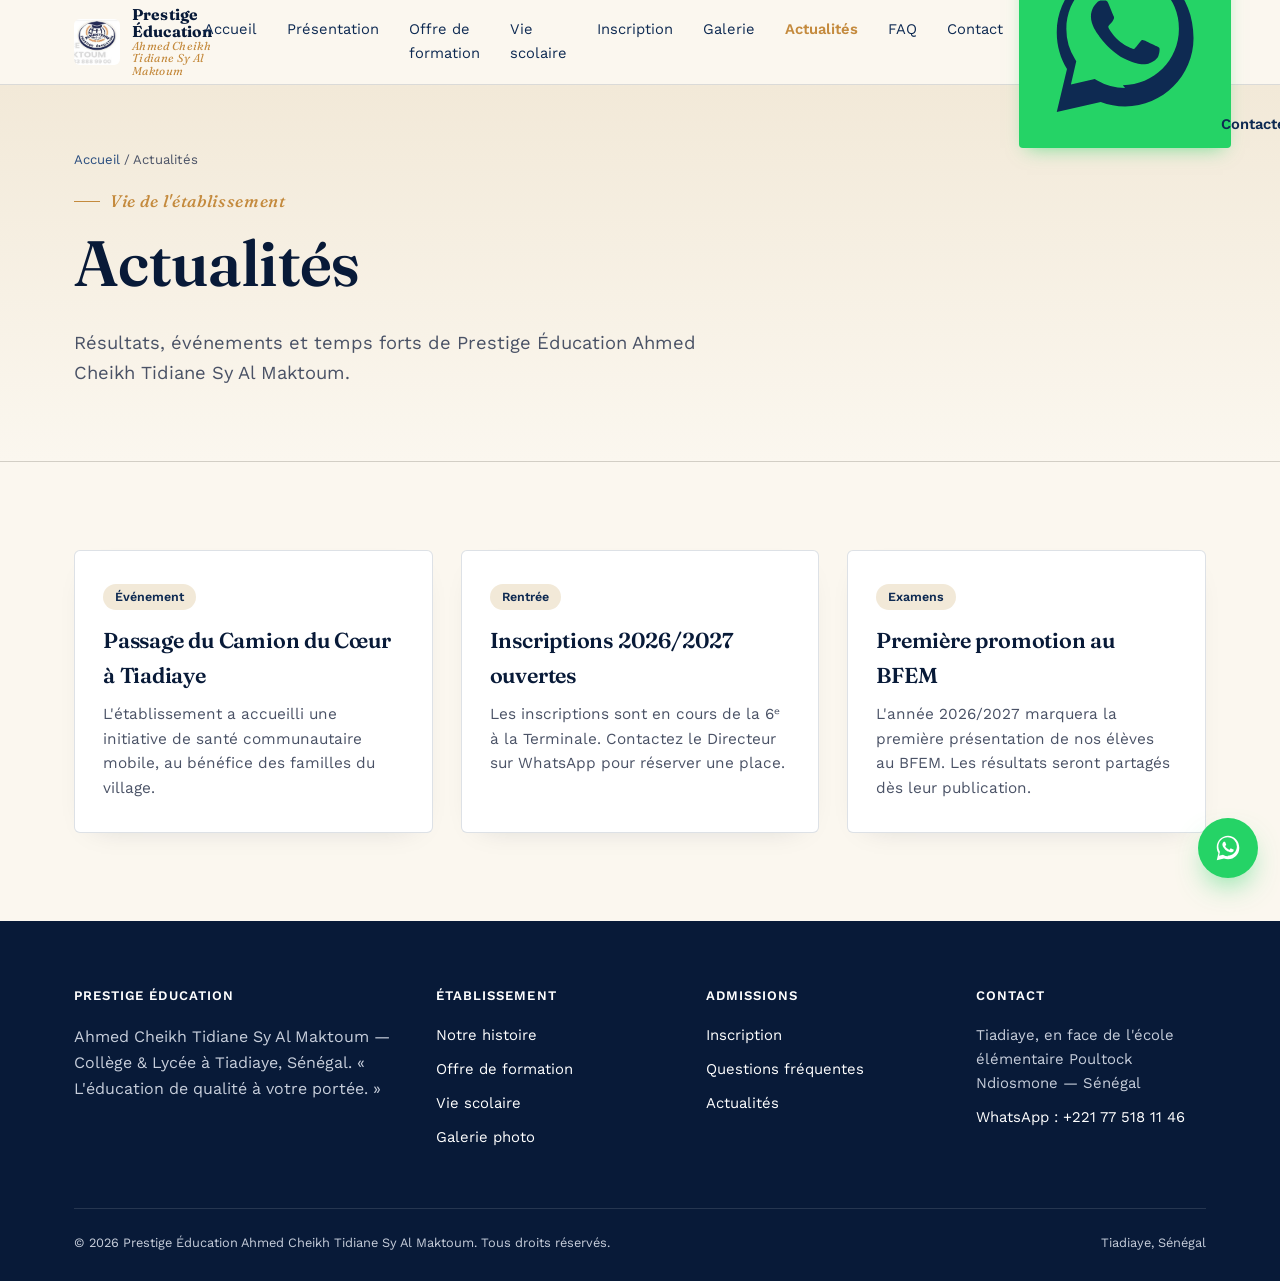
==== actualites.html @ 81ab4581 "Add files via upload" ====
<!doctype html>
<html lang="fr">
<head>
<meta charset="UTF-8">
<meta name="viewport" content="width=device-width, initial-scale=1.0">
<title>Actualités — Prestige Éducation Ahmed Cheikh Tidiane Sy Al Maktoum</title>
<meta name="description" content="Actualités, événements et résultats de Prestige Éducation Ahmed Cheikh Tidiane Sy Al Maktoum.">
<link rel="icon" href="data:image/svg+xml,<svg xmlns=%22http://www.w3.org/2000/svg%22 viewBox=%220 0 100 100%22><circle cx=%2250%22 cy=%2250%22 r=%2248%22 fill=%22%230E2A52%22/></svg>">
<link rel="preconnect" href="https://fonts.googleapis.com">
<link rel="preconnect" href="https://fonts.gstatic.com" crossorigin>
<link href="https://fonts.googleapis.com/css2?family=Fraunces:ital,opsz,wght@0,9..144,400;0,9..144,600;0,9..144,700;1,9..144,500&family=Work+Sans:wght@400;500;600;700&display=swap" rel="stylesheet">
<link rel="stylesheet" href="css/style.css">
</head>
<body>
<a href="#main" class="skip-link">Aller au contenu</a>
<header class="site-header">
  <div class="container nav-row">
    <a href="index.html" class="brand">
      <img src="images/logo.jpeg" alt="Logo Prestige Éducation Ahmed Cheikh Tidiane Sy Al Maktoum" class="emblem" style="border-radius:6px;">
      <span class="brand-text">
        <span class="line1">Prestige Éducation</span>
        <span class="line2">Ahmed Cheikh Tidiane Sy Al Maktoum</span>
      </span>
    </a>
    <nav class="main-nav" aria-label="Navigation principale">
      <ul>
        <li><a href="index.html" class="">Accueil</a></li>
<li><a href="presentation.html" class="">Présentation</a></li>
<li><a href="formation.html" class="">Offre de formation</a></li>
<li><a href="vie-scolaire.html" class="">Vie scolaire</a></li>
<li><a href="inscription.html" class="">Inscription</a></li>
<li><a href="galerie.html" class="">Galerie</a></li>
<li><a href="actualites.html" class="active">Actualités</a></li>
<li><a href="faq.html" class="">FAQ</a></li>
<li><a href="contact.html" class="">Contact</a></li>

      </ul>
      <a class="btn nav-cta" data-wa data-wa-message="Bonjour, je souhaite avoir des informations sur Prestige Éducation Ahmed Cheikh Tidiane Sy Al Maktoum.">
        <svg viewBox="0 0 32 32" fill="currentColor" xmlns="http://www.w3.org/2000/svg"><path d="M16.02 3C9.4 3 4 8.4 4 15.02c0 2.36.66 4.56 1.8 6.44L4 29l7.73-1.75a11.94 11.94 0 0 0 4.29.79h.01c6.62 0 12.02-5.4 12.02-12.02C28.05 8.4 22.65 3 16.02 3zm0 21.8h-.01a9.9 9.9 0 0 1-4.97-1.36l-.36-.21-4.19.95.94-4.11-.23-.38a9.83 9.83 0 0 1-1.51-5.27c0-5.45 4.43-9.88 9.9-9.88 2.64 0 5.12 1.03 6.99 2.9a9.82 9.82 0 0 1 2.9 6.99c0 5.45-4.43 9.87-9.86 9.87zm5.42-7.4c-.3-.15-1.76-.87-2.03-.97-.27-.1-.47-.15-.67.15-.2.3-.77.97-.94 1.17-.17.2-.35.22-.65.07-.3-.15-1.24-.46-2.37-1.47-.88-.78-1.47-1.75-1.64-2.05-.17-.3-.02-.46.13-.61.13-.13.3-.35.45-.52.15-.17.2-.3.3-.5.1-.2.05-.37-.02-.52-.07-.15-.67-1.62-.92-2.22-.24-.58-.49-.5-.67-.51h-.57c-.2 0-.52.07-.79.37s-1.04 1.02-1.04 2.48 1.07 2.87 1.22 3.07c.15.2 2.1 3.2 5.08 4.49.71.31 1.26.49 1.69.62.71.23 1.36.2 1.87.12.57-.09 1.76-.72 2-1.41.25-.7.25-1.29.17-1.41-.07-.12-.27-.2-.57-.35z"/></svg> Contacter sur WhatsApp
      </a>
    </nav>
    <button class="nav-toggle" aria-label="Ouvrir le menu" aria-expanded="false">
      <span></span><span></span><span></span>
    </button>
  </div>
</header>
<main id="main">

<section class="page-hero">
  <div class="container reveal in">
    <p class="breadcrumb"><a href="index.html">Accueil</a> / Actualités</p>
    <p class="eyebrow">Vie de l'établissement</p>
    <h1>Actualités</h1>
    <p class="lede">Résultats, événements et temps forts de Prestige Éducation Ahmed Cheikh Tidiane Sy Al Maktoum.</p>
  </div>
</section>

<section>
  <div class="container">
    <div class="grid grid-3">
      <div class="card reveal">
        <span class="tag">Événement</span>
        <h3 style="margin-top:14px;">Passage du Camion du Cœur à Tiadiaye</h3>
        <p>L'établissement a accueilli une initiative de santé communautaire mobile, au bénéfice des familles du village.</p>
      </div>
      <div class="card reveal">
        <span class="tag">Rentrée</span>
        <h3 style="margin-top:14px;">Inscriptions 2026/2027 ouvertes</h3>
        <p>Les inscriptions sont en cours de la 6ᵉ à la Terminale. Contactez le Directeur sur WhatsApp pour réserver une place.</p>
      </div>
      <div class="card reveal">
        <span class="tag">Examens</span>
        <h3 style="margin-top:14px;">Première promotion au BFEM</h3>
        <p>L'année 2026/2027 marquera la première présentation de nos élèves au BFEM. Les résultats seront partagés dès leur publication.</p>
      </div>
    </div>
  </div>
</section>
</main>
<footer class="site-footer">
  <div class="container">
    <div class="footer-grid">
      <div>
        <h4>Prestige Éducation</h4>
        <p style="color:#C7CEDB;max-width:34ch;">Ahmed Cheikh Tidiane Sy Al Maktoum — Collège &amp; Lycée à Tiadiaye, Sénégal. « L'éducation de qualité à votre portée. »</p>
      </div>
      <div>
        <h4>Établissement</h4>
        <ul>
          <li><a href="presentation.html">Notre histoire</a></li>
          <li><a href="formation.html">Offre de formation</a></li>
          <li><a href="vie-scolaire.html">Vie scolaire</a></li>
          <li><a href="galerie.html">Galerie photo</a></li>
        </ul>
      </div>
      <div>
        <h4>Admissions</h4>
        <ul>
          <li><a href="inscription.html">Inscription</a></li>
          <li><a href="faq.html">Questions fréquentes</a></li>
          <li><a href="actualites.html">Actualités</a></li>
        </ul>
      </div>
      <div>
        <h4>Contact</h4>
        <ul>
          <li>Tiadiaye, en face de l'école élémentaire Poultock Ndiosmone — Sénégal</li>
          <li><a data-wa data-wa-message="Bonjour, je souhaite avoir des informations sur Prestige Éducation Ahmed Cheikh Tidiane Sy Al Maktoum.">WhatsApp : +221 77 518 11 46</a></li>
        </ul>
      </div>
    </div>
    <div class="footer-bottom">
      <span>© 2026 Prestige Éducation Ahmed Cheikh Tidiane Sy Al Maktoum. Tous droits réservés.</span>
      <span>Tiadiaye, Sénégal</span>
    </div>
  </div>
</footer>
<a class="wa-float" data-wa data-wa-message="Bonjour, je souhaite avoir des informations sur Prestige Éducation Ahmed Cheikh Tidiane Sy Al Maktoum." aria-label="Discuter sur WhatsApp"><svg viewBox="0 0 32 32" fill="currentColor" xmlns="http://www.w3.org/2000/svg"><path d="M16.02 3C9.4 3 4 8.4 4 15.02c0 2.36.66 4.56 1.8 6.44L4 29l7.73-1.75a11.94 11.94 0 0 0 4.29.79h.01c6.62 0 12.02-5.4 12.02-12.02C28.05 8.4 22.65 3 16.02 3zm0 21.8h-.01a9.9 9.9 0 0 1-4.97-1.36l-.36-.21-4.19.95.94-4.11-.23-.38a9.83 9.83 0 0 1-1.51-5.27c0-5.45 4.43-9.88 9.9-9.88 2.64 0 5.12 1.03 6.99 2.9a9.82 9.82 0 0 1 2.9 6.99c0 5.45-4.43 9.87-9.86 9.87zm5.42-7.4c-.3-.15-1.76-.87-2.03-.97-.27-.1-.47-.15-.67.15-.2.3-.77.97-.94 1.17-.17.2-.35.22-.65.07-.3-.15-1.24-.46-2.37-1.47-.88-.78-1.47-1.75-1.64-2.05-.17-.3-.02-.46.13-.61.13-.13.3-.35.45-.52.15-.17.2-.3.3-.5.1-.2.05-.37-.02-.52-.07-.15-.67-1.62-.92-2.22-.24-.58-.49-.5-.67-.51h-.57c-.2 0-.52.07-.79.37s-1.04 1.02-1.04 2.48 1.07 2.87 1.22 3.07c.15.2 2.1 3.2 5.08 4.49.71.31 1.26.49 1.69.62.71.23 1.36.2 1.87.12.57-.09 1.76-.72 2-1.41.25-.7.25-1.29.17-1.41-.07-.12-.27-.2-.57-.35z"/></svg></a>
<script src="js/main.js"></script>
</body>
</html>
---- css/style.css ----
/* =========================================================
   PRESTIGE ÉDUCATION — Design tokens
   Palette dérivée du logo réel : bleu marine + or, fond clair
   ========================================================= */
:root{
  --navy: #0E2A52;
  --navy-deep: #081A38;
  --navy-soft: #274B7E;
  --gold: #C48A3D;
  --gold-light: #E3B979;
  --cream: #FBF7EF;
  --sand: #F2E9D8;
  --ivory: #FFFFFF;
  --ink: #1C2333;
  --ink-soft: #4A5266;
  --line: rgba(14,42,82,0.14);
  --radius: 4px;
  --shadow: 0 18px 40px -22px rgba(8,26,56,0.35);
  --wa: #25D366;
  --font-display: "Fraunces", "Iowan Old Style", Georgia, serif;
  --font-body: "Work Sans", "Segoe UI", sans-serif;
  --maxw: 1180px;
}

*{box-sizing:border-box;}
html{scroll-behavior:smooth;}
body{
  margin:0;
  font-family:var(--font-body);
  background:var(--cream);
  color:var(--ink);
  line-height:1.6;
  -webkit-font-smoothing:antialiased;
}
img{max-width:100%;display:block;}
a{color:inherit;}
.container{max-width:var(--maxw);margin:0 auto;padding:0 24px;}

/* Skip link / focus */
.skip-link{position:absolute;left:-999px;top:0;background:var(--navy);color:#fff;padding:10px 16px;z-index:200;}
.skip-link:focus{left:16px;top:16px;}
a:focus-visible, button:focus-visible{outline:3px solid var(--gold);outline-offset:2px;}
@media (prefers-reduced-motion: reduce){
  html{scroll-behavior:auto;}
  *{animation-duration:0.01ms !important; transition-duration:0.01ms !important;}
}

/* Eyebrow / labels */
.eyebrow{
  font-family:var(--font-display);
  font-style:italic;
  font-weight:500;
  color:var(--gold);
  letter-spacing:.04em;
  font-size:1.05rem;
  display:inline-flex;
  align-items:center;
  gap:10px;
  margin:0 0 14px;
}
.eyebrow::before{content:"";width:26px;height:1px;background:var(--gold);display:inline-block;}

h1,h2,h3,h4{font-family:var(--font-display);color:var(--navy-deep);margin:0 0 .5em;font-weight:600;letter-spacing:-.01em;}
h1{font-size:clamp(2.4rem,5vw,4rem);line-height:1.05;font-weight:600;}
h2{font-size:clamp(1.8rem,3.4vw,2.6rem);line-height:1.12;}
h3{font-size:1.35rem;}
p{color:var(--ink-soft);margin:0 0 1em;}
.lede{font-size:1.15rem;color:var(--ink-soft);max-width:60ch;}

/* ===== Header ===== */
.site-header{
  position:sticky;top:0;z-index:100;
  background:rgba(251,247,239,0.92);
  backdrop-filter:blur(8px);
  border-bottom:1px solid var(--line);
}
.nav-row{display:flex;align-items:center;justify-content:space-between;height:84px;gap:24px;}
.brand{display:flex;align-items:center;gap:12px;text-decoration:none;color:var(--navy-deep);}
.brand .emblem{width:46px;height:46px;flex:none;}
.brand-text{font-family:var(--font-display);line-height:1.05;}
.brand-text .line1{display:block;font-weight:700;font-size:.98rem;letter-spacing:.01em;}
.brand-text .line2{display:block;font-size:.72rem;color:var(--gold);font-style:italic;letter-spacing:.03em;}

.main-nav{display:flex;align-items:center;gap:2px;}
.main-nav ul{list-style:none;display:flex;gap:2px;margin:0;padding:0;}
.main-nav a{
  display:block;padding:10px 14px;text-decoration:none;font-size:.92rem;
  color:var(--navy);border-radius:var(--radius);
}
.main-nav a:hover{background:var(--sand);}
.main-nav a.active{color:var(--gold);font-weight:600;}
.nav-cta{
  display:inline-flex;align-items:center;gap:8px;background:var(--wa);color:#fff;
  padding:10px 18px;border-radius:30px;text-decoration:none;font-weight:600;font-size:.9rem;
  box-shadow:0 8px 18px -8px rgba(37,211,102,.6);
  white-space:nowrap;
}
.nav-toggle{display:none;background:none;border:1px solid var(--line);border-radius:var(--radius);width:44px;height:44px;cursor:pointer;}
.nav-toggle span{display:block;width:20px;height:2px;background:var(--navy);margin:5px auto;transition:.25s;}
.nav-toggle.open span:nth-child(1){transform:translateY(7px) rotate(45deg);}
.nav-toggle.open span:nth-child(2){opacity:0;}
.nav-toggle.open span:nth-child(3){transform:translateY(-7px) rotate(-45deg);}

@media (max-width:900px){
  .nav-toggle{display:block;}
  .main-nav{
    position:fixed;inset:84px 0 0 0;background:var(--cream);
    flex-direction:column;align-items:stretch;padding:20px;
    transform:translateX(100%);transition:transform .3s ease;overflow:auto;
  }
  .main-nav.open{transform:translateX(0);}
  .main-nav ul{flex-direction:column;gap:4px;}
  .main-nav a{font-size:1.1rem;padding:14px;}
  .main-nav .nav-cta{margin-top:16px;justify-content:center;}
}

/* ===== Hero ===== */
.hero{position:relative;overflow:hidden;padding:88px 0 100px;background:
  radial-gradient(1100px 480px at 85% -10%, rgba(196,138,61,.16), transparent 60%),
  linear-gradient(180deg, var(--cream), var(--sand) 140%);}
.hero .container{display:grid;grid-template-columns:1.15fr .85fr;gap:60px;align-items:center;}
.hero-copy .buttons{display:flex;gap:14px;flex-wrap:wrap;margin-top:30px;}
.btn{
  display:inline-flex;align-items:center;gap:10px;padding:14px 26px;border-radius:2px;
  text-decoration:none;font-weight:600;font-size:.95rem;border:1px solid transparent;
  transition:transform .18s ease, box-shadow .18s ease;
}
.btn:hover{transform:translateY(-2px);}
.btn-primary{background:var(--wa);color:#fff;box-shadow:0 12px 24px -12px rgba(37,211,102,.55);}
.btn-outline{border-color:var(--navy);color:var(--navy);}
.btn-outline:hover{background:var(--navy);color:#fff;}
.btn-gold{background:var(--gold);color:#fff;box-shadow:0 12px 24px -12px rgba(196,138,61,.55);}

.hero-stats{display:flex;gap:36px;margin-top:44px;flex-wrap:wrap;}
.hero-stats div strong{display:block;font-family:var(--font-display);font-size:1.9rem;color:var(--navy-deep);}
.hero-stats div span{font-size:.82rem;color:var(--ink-soft);}

.hero-crest{
  background:var(--ivory);border:1px solid var(--line);border-radius:6px;
  box-shadow:var(--shadow);padding:40px;position:relative;
}
.hero-crest svg{width:100%;height:auto;}
.hero-crest .path-caption{text-align:center;margin-top:18px;font-family:var(--font-display);font-style:italic;color:var(--navy-soft);font-size:.95rem;}

/* ===== The "sentier de l'excellence" signature motif ===== */
.trail{position:relative;padding:20px 0 6px;}
.trail svg{width:100%;height:56px;display:block;}
.trail-dot{fill:var(--gold);}

/* ===== Sections ===== */
section{padding:88px 0;}
.section-alt{background:var(--ivory);border-top:1px solid var(--line);border-bottom:1px solid var(--line);}
.section-navy{background:var(--navy-deep);color:#EDEFF4;}
.section-navy h2, .section-navy h3{color:#fff;}
.section-navy p{color:#C7CEDB;}
.section-navy .eyebrow{color:var(--gold-light);}

.section-head{max-width:640px;margin:0 0 48px;}
.section-head.center{margin-left:auto;margin-right:auto;text-align:center;}

.grid{display:grid;gap:28px;}
.grid-3{grid-template-columns:repeat(3,1fr);}
.grid-2{grid-template-columns:repeat(2,1fr);}
.grid-4{grid-template-columns:repeat(4,1fr);}
@media (max-width:900px){.grid-3,.grid-4{grid-template-columns:1fr 1fr;}}
@media (max-width:640px){.grid-2,.grid-3,.grid-4{grid-template-columns:1fr;}}

.card{
  background:var(--ivory);border:1px solid var(--line);border-radius:6px;padding:32px 28px;
  box-shadow:0 10px 30px -22px rgba(8,26,56,.25);
}
.card .icon{width:44px;height:44px;color:var(--gold);margin-bottom:18px;}
.card h3{margin-bottom:.4em;}
.card p{margin-bottom:0;font-size:.96rem;}

.value-card{border-left:3px solid var(--gold);padding-left:22px;}

/* Reveal on scroll */
.reveal{opacity:0;transform:translateY(18px);transition:opacity .6s ease, transform .6s ease;}
.reveal.in{opacity:1;transform:none;}

/* ===== Footer ===== */
.site-footer{background:var(--navy-deep);color:#C7CEDB;padding:64px 0 28px;}
.site-footer a{color:#fff;text-decoration:none;}
.footer-grid{display:grid;grid-template-columns:1.4fr 1fr 1fr 1fr;gap:40px;}
.footer-grid h4{color:#fff;font-family:var(--font-body);font-size:.82rem;letter-spacing:.08em;text-transform:uppercase;margin-bottom:18px;}
.footer-grid ul{list-style:none;margin:0;padding:0;}
.footer-grid li{margin-bottom:10px;font-size:.93rem;}
.footer-bottom{margin-top:48px;padding-top:24px;border-top:1px solid rgba(255,255,255,.12);font-size:.8rem;display:flex;justify-content:space-between;flex-wrap:wrap;gap:10px;}
@media (max-width:800px){.footer-grid{grid-template-columns:1fr 1fr;}}

/* ===== WhatsApp floating button ===== */
.wa-float{
  position:fixed;right:22px;bottom:22px;z-index:150;
  background:var(--wa);color:#fff;width:60px;height:60px;border-radius:50%;
  display:flex;align-items:center;justify-content:center;text-decoration:none;
  box-shadow:0 14px 30px -10px rgba(37,211,102,.7);
  animation:wa-pulse 2.6s ease-in-out infinite;
}
.wa-float svg{width:30px;height:30px;}
@keyframes wa-pulse{
  0%,100%{box-shadow:0 14px 30px -10px rgba(37,211,102,.7);}
  50%{box-shadow:0 14px 30px -6px rgba(37,211,102,1),0 0 0 8px rgba(37,211,102,.15);}
}

/* ===== Page hero (interior pages) ===== */
.page-hero{padding:64px 0 56px;background:linear-gradient(180deg,var(--sand),var(--cream));border-bottom:1px solid var(--line);}
.breadcrumb{font-size:.82rem;color:var(--ink-soft);margin-bottom:14px;}
.breadcrumb a{color:var(--navy-soft);text-decoration:none;}

/* Timeline (histoire) */
.timeline{border-left:2px solid var(--gold-light);margin-left:10px;padding-left:34px;display:flex;flex-direction:column;gap:36px;}
.timeline-item{position:relative;}
.timeline-item::before{content:"";position:absolute;left:-42px;top:4px;width:14px;height:14px;border-radius:50%;background:var(--gold);border:3px solid var(--cream);}
.timeline-item .year{font-family:var(--font-display);font-style:italic;color:var(--gold);font-size:1.1rem;}

/* Tables (tarifs) */
.table-wrap{overflow-x:auto;border:1px solid var(--line);border-radius:6px;background:var(--ivory);}
table{width:100%;border-collapse:collapse;min-width:560px;}
th,td{padding:16px 20px;text-align:left;border-bottom:1px solid var(--line);font-size:.95rem;}
thead th{background:var(--navy-deep);color:#fff;font-family:var(--font-display);font-weight:600;font-size:.9rem;letter-spacing:.02em;}
tbody tr:last-child td{border-bottom:none;}
tbody tr:hover{background:var(--sand);}
.tag{display:inline-block;background:var(--sand);color:var(--navy);border-radius:20px;padding:3px 12px;font-size:.78rem;font-weight:600;}

/* Filière tabs */
.filiere-tabs{display:flex;gap:10px;margin-bottom:28px;flex-wrap:wrap;}
.filiere-tabs button{
  font-family:var(--font-body);background:var(--ivory);border:1px solid var(--line);
  padding:10px 20px;border-radius:30px;cursor:pointer;font-size:.9rem;color:var(--navy);
}
.filiere-tabs button.active{background:var(--navy);color:#fff;border-color:var(--navy);}
.filiere-panel{display:none;}
.filiere-panel.active{display:block;}

/* FAQ accordion */
.faq-item{border-bottom:1px solid var(--line);}
.faq-q{
  width:100%;text-align:left;background:none;border:none;padding:22px 4px;cursor:pointer;
  display:flex;justify-content:space-between;align-items:center;gap:20px;
  font-family:var(--font-display);font-size:1.08rem;color:var(--navy-deep);
}
.faq-q .plus{font-size:1.4rem;color:var(--gold);transition:transform .25s;flex:none;}
.faq-item.open .faq-q .plus{transform:rotate(45deg);}
.faq-a{max-height:0;overflow:hidden;transition:max-height .3s ease;}
.faq-a p{padding:0 4px 22px;}

/* Gallery */
.gallery-grid{display:grid;grid-template-columns:repeat(3,1fr);gap:16px;}
.gallery-grid figure{margin:0;border-radius:6px;overflow:hidden;background:var(--sand);border:1px solid var(--line);aspect-ratio:4/3;position:relative;}
.gallery-grid img{width:100%;height:100%;object-fit:cover;}
.gallery-grid .ph{width:100%;height:100%;display:flex;align-items:center;justify-content:center;color:var(--navy-soft);font-family:var(--font-display);font-style:italic;text-align:center;padding:14px;font-size:.9rem;}
@media (max-width:800px){.gallery-grid{grid-template-columns:1fr 1fr;}}
@media (max-width:480px){.gallery-grid{grid-template-columns:1fr;}}

/* Form */
.form-card{background:var(--ivory);border:1px solid var(--line);border-radius:6px;padding:40px;box-shadow:var(--shadow);}
.field{margin-bottom:20px;}
.field label{display:block;font-size:.85rem;font-weight:600;color:var(--navy-deep);margin-bottom:6px;}
.field input, .field select, .field textarea{
  width:100%;padding:12px 14px;border:1px solid var(--line);border-radius:4px;font-family:var(--font-body);font-size:.95rem;background:var(--cream);
}
.field textarea{min-height:110px;resize:vertical;}
.checklist{list-style:none;margin:0;padding:0;}
.checklist li{display:flex;gap:10px;padding:10px 0;border-bottom:1px dashed var(--line);font-size:.94rem;color:var(--ink-soft);}
.checklist li::before{content:"✓";color:var(--gold);font-weight:700;}

/* Steps */
.steps{display:flex;flex-direction:column;gap:0;}
.step{display:grid;grid-template-columns:64px 1fr;gap:22px;padding:26px 0;border-bottom:1px solid var(--line);}
.step:last-child{border-bottom:none;}
.step .num{font-family:var(--font-display);font-style:italic;font-size:1.6rem;color:var(--gold);}

.cta-banner{
  background:var(--navy-deep);color:#fff;border-radius:8px;padding:56px;text-align:center;
  background-image:radial-gradient(700px 260px at 15% 0%, rgba(196,138,61,.25), transparent 60%);
}
.cta-banner h2{color:#fff;}
.cta-banner p{color:#C7CEDB;max-width:52ch;margin-left:auto;margin-right:auto;}
.cta-banner .buttons{display:flex;justify-content:center;gap:14px;margin-top:26px;flex-wrap:wrap;}
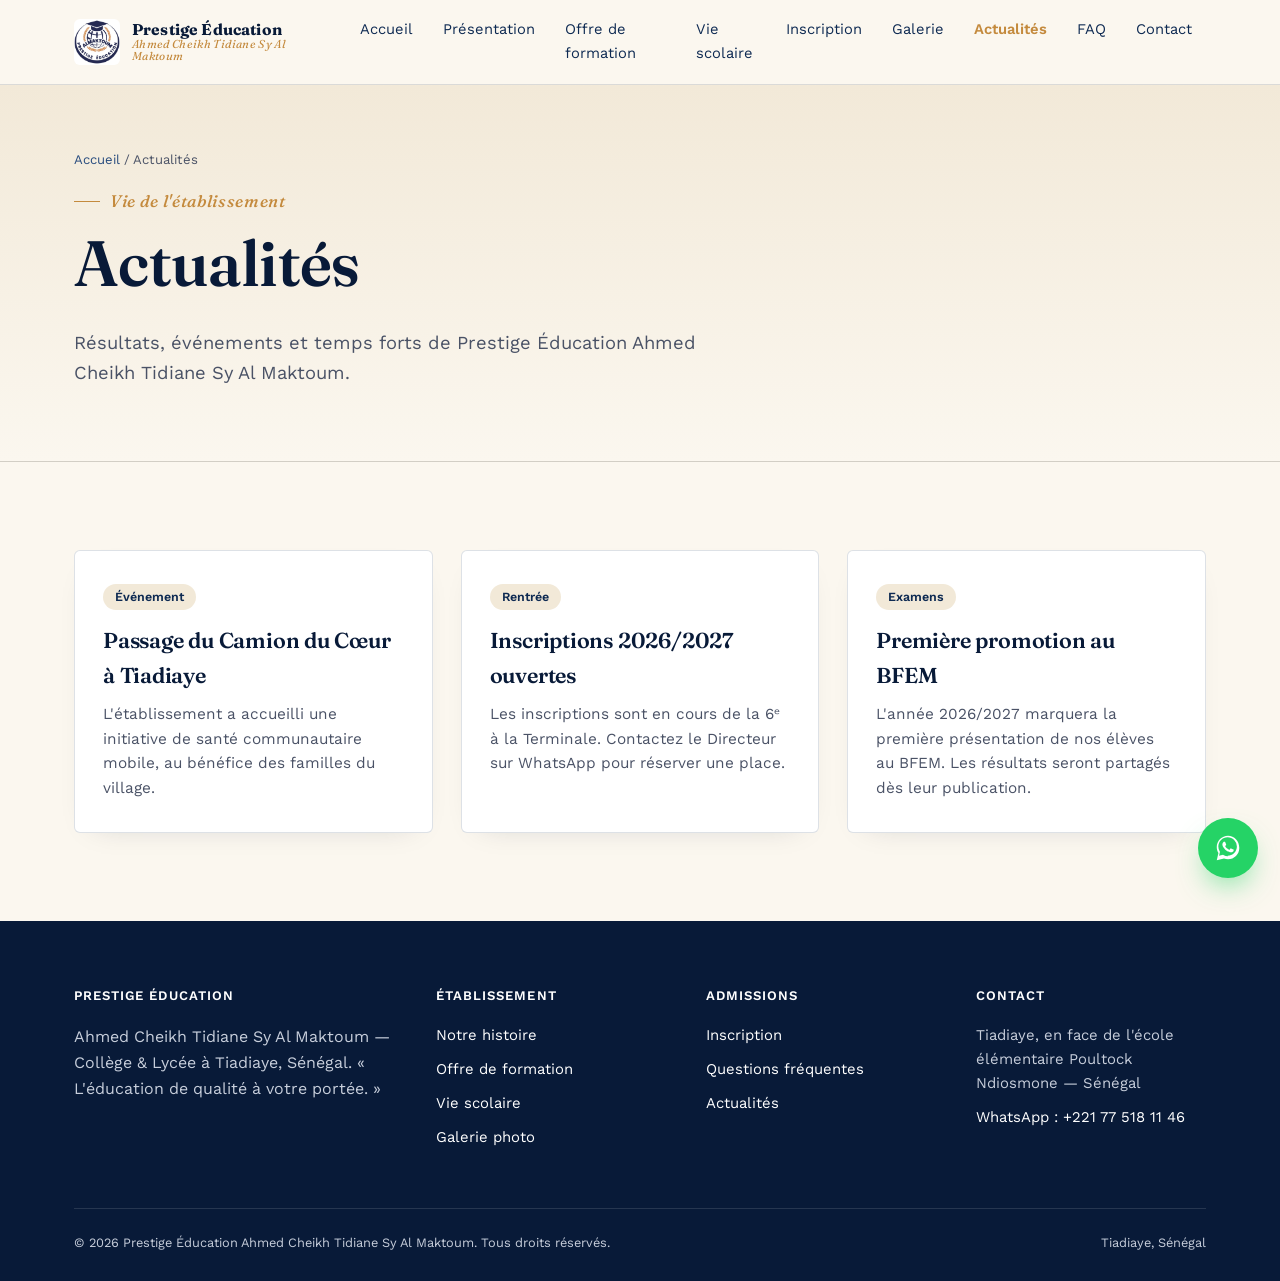
==== commit 257ef59d: "Add files via upload" ====
--- a/actualites.html
+++ b/actualites.html
@@ -35,9 +35,6 @@
 <li><a href="contact.html" class="">Contact</a></li>
 
       </ul>
-      <a class="btn nav-cta" data-wa data-wa-message="Bonjour, je souhaite avoir des informations sur Prestige Éducation Ahmed Cheikh Tidiane Sy Al Maktoum.">
-        <svg viewBox="0 0 32 32" fill="currentColor" xmlns="http://www.w3.org/2000/svg"><path d="M16.02 3C9.4 3 4 8.4 4 15.02c0 2.36.66 4.56 1.8 6.44L4 29l7.73-1.75a11.94 11.94 0 0 0 4.29.79h.01c6.62 0 12.02-5.4 12.02-12.02C28.05 8.4 22.65 3 16.02 3zm0 21.8h-.01a9.9 9.9 0 0 1-4.97-1.36l-.36-.21-4.19.95.94-4.11-.23-.38a9.83 9.83 0 0 1-1.51-5.27c0-5.45 4.43-9.88 9.9-9.88 2.64 0 5.12 1.03 6.99 2.9a9.82 9.82 0 0 1 2.9 6.99c0 5.45-4.43 9.87-9.86 9.87zm5.42-7.4c-.3-.15-1.76-.87-2.03-.97-.27-.1-.47-.15-.67.15-.2.3-.77.97-.94 1.17-.17.2-.35.22-.65.07-.3-.15-1.24-.46-2.37-1.47-.88-.78-1.47-1.75-1.64-2.05-.17-.3-.02-.46.13-.61.13-.13.3-.35.45-.52.15-.17.2-.3.3-.5.1-.2.05-.37-.02-.52-.07-.15-.67-1.62-.92-2.22-.24-.58-.49-.5-.67-.51h-.57c-.2 0-.52.07-.79.37s-1.04 1.02-1.04 2.48 1.07 2.87 1.22 3.07c.15.2 2.1 3.2 5.08 4.49.71.31 1.26.49 1.69.62.71.23 1.36.2 1.87.12.57-.09 1.76-.72 2-1.41.25-.7.25-1.29.17-1.41-.07-.12-.27-.2-.57-.35z"/></svg> Contacter sur WhatsApp
-      </a>
     </nav>
     <button class="nav-toggle" aria-label="Ouvrir le menu" aria-expanded="false">
       <span></span><span></span><span></span>
